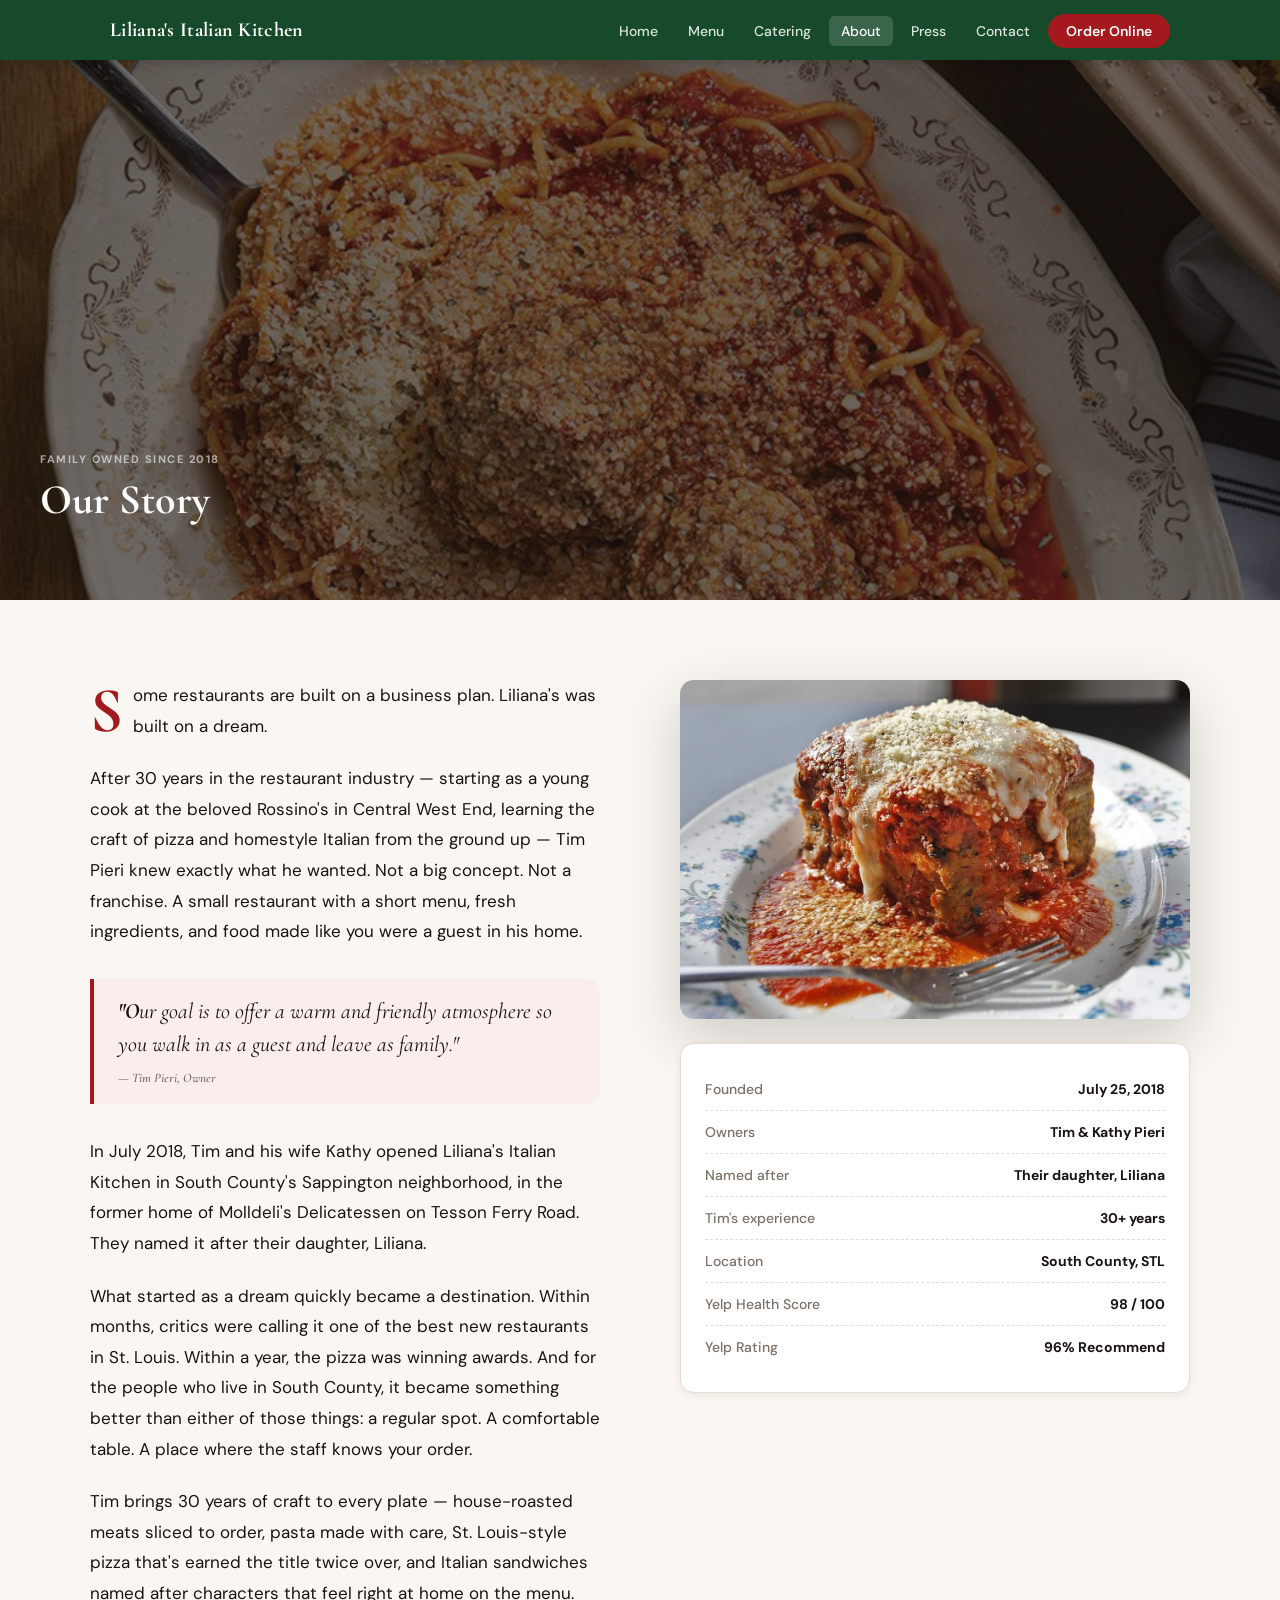
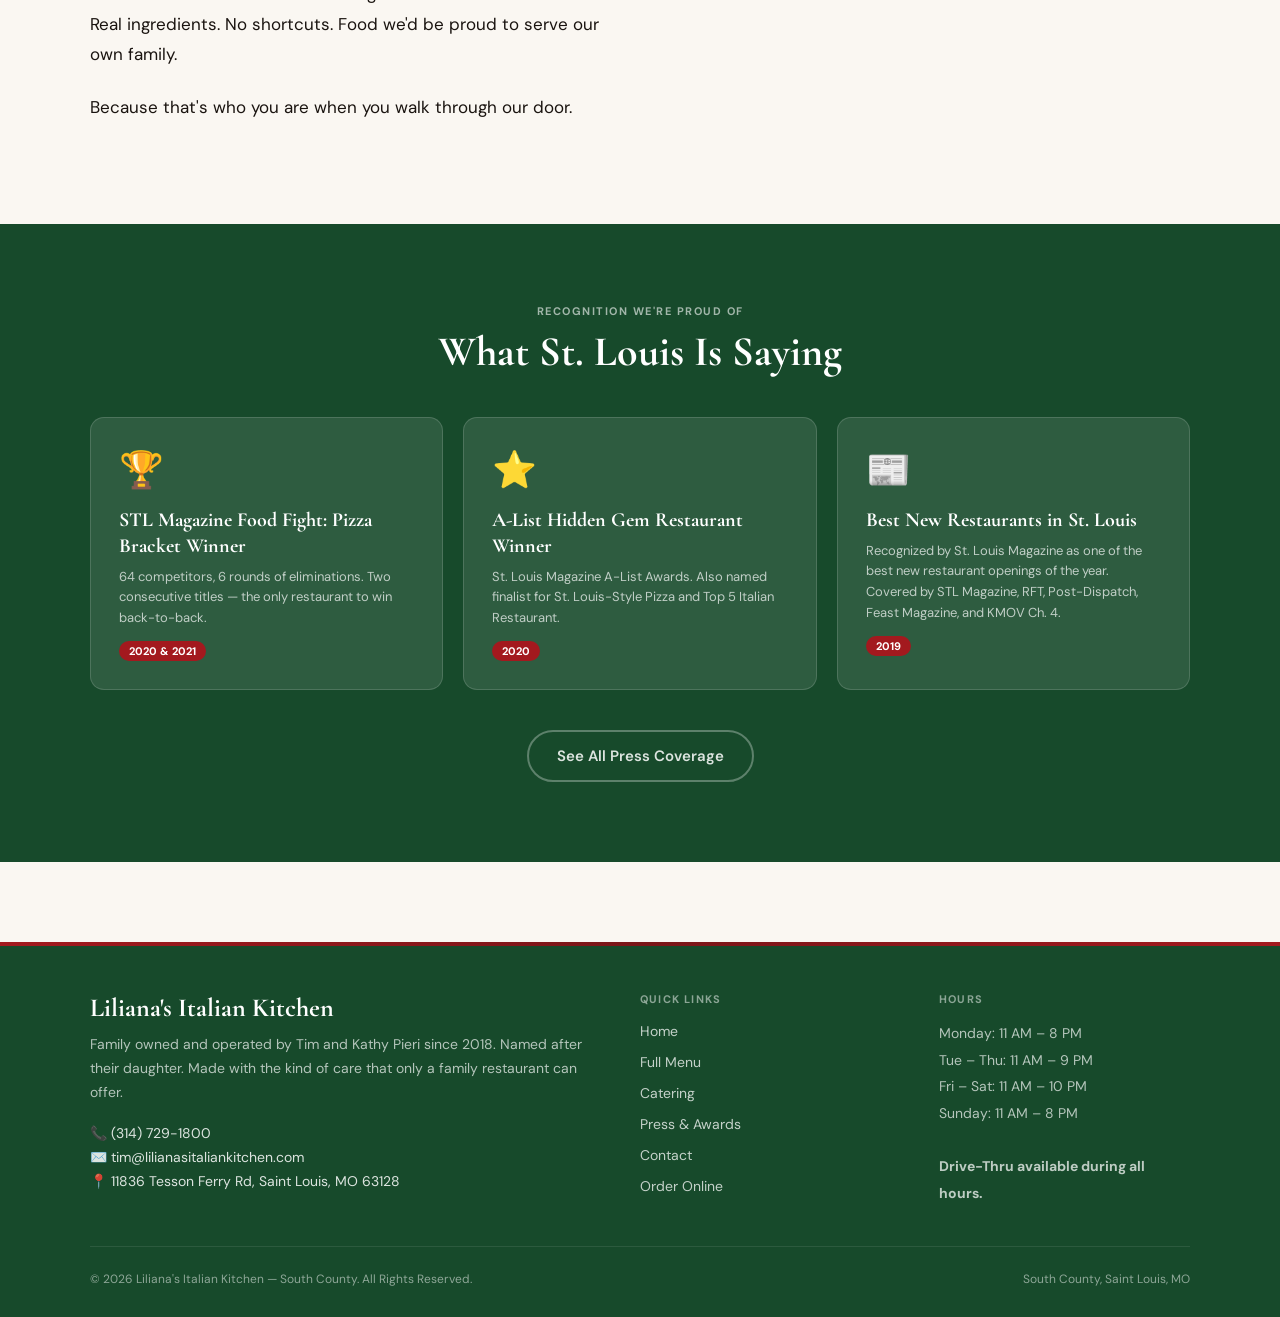
==== about.html @ b61e3051 "Add files via upload" ====
<!DOCTYPE html>
<html lang="en">
<head>
  <meta charset="UTF-8" />
  <meta name="viewport" content="width=device-width, initial-scale=1.0" />
  <title>About Us | Liliana's Italian Kitchen | Family Owned South County St. Louis</title>
  <meta name="description" content="Liliana's Italian Kitchen is a family owned South County restaurant founded by Tim and Kathy Pieri. Named after their daughter and built on 30 years of restaurant passion." />
  <link rel="preconnect" href="https://fonts.googleapis.com" />
  <link rel="preconnect" href="https://fonts.gstatic.com" crossorigin />
  <link href="https://fonts.googleapis.com/css2?family=Cormorant+Garamond:ital,wght@0,400;0,600;0,700;1,400;1,600&family=DM+Sans:wght@300;400;500;600&display=swap" rel="stylesheet" />
  <link rel="stylesheet" href="style.css" />
  <style>
    .about-hero {
      position: relative;
      min-height: 60vh;
      display: flex;
      align-items: flex-end;
      overflow: hidden;
      background: var(--text);
    }
    .about-hero-bg {
      position: absolute; inset: 0;
      background-image: url('images/Spaghetti_and_meatballs.jpg');
      background-size: cover;
      background-position: center 40%;
      opacity: .4;
    }
    .about-hero-content {
      position: relative; z-index: 2;
      padding: 60px 40px;
      max-width: 800px;
    }
    @media (max-width: 600px) { .about-hero-content { padding: 40px 24px; } }
    .about-hero-content .section-eyebrow { color: rgba(255,255,255,.6); }
    .about-hero-content .section-title { color: var(--white); }

    .story-section {
      padding: 80px 20px;
    }
    .story-inner {
      max-width: 1100px;
      margin: 0 auto;
      display: grid;
      grid-template-columns: 1fr 1fr;
      gap: 80px;
      align-items: start;
    }
    @media (max-width: 768px) { .story-inner { grid-template-columns: 1fr; gap: 40px; } }

    .story-copy p {
      font-size: 17px;
      line-height: 1.8;
      color: var(--text);
      margin-bottom: 22px;
    }
    .story-copy p:first-child::first-letter {
      font-family: var(--font-serif);
      font-size: 64px;
      font-weight: 700;
      color: var(--red);
      float: left;
      line-height: .85;
      margin: 4px 10px 0 0;
    }
    .story-copy blockquote {
      border-left: 4px solid var(--red);
      padding: 16px 24px;
      margin: 32px 0;
      background: var(--red-light);
      border-radius: 0 var(--radius) var(--radius) 0;
    }
    .story-copy blockquote p {
      font-family: var(--font-serif);
      font-size: 22px;
      font-style: italic;
      color: var(--text);
      margin: 0;
      line-height: 1.5;
    }
    .story-copy blockquote p:first-child::first-letter {
      font-size: inherit; float: none; line-height: inherit; margin: 0; color: inherit;
    }
    .story-copy .attribution {
      font-size: 13px;
      font-weight: 600;
      color: var(--muted);
      margin-top: 8px !important;
      margin-bottom: 0 !important;
    }

    .story-sidebar { position: sticky; top: 80px; }
    .story-img {
      border-radius: var(--radius);
      overflow: hidden;
      box-shadow: var(--shadow-lg);
      margin-bottom: 24px;
    }
    .story-img img { width: 100%; object-fit: cover; }

    .fact-card {
      background: var(--white);
      border: 1px solid var(--border);
      border-radius: var(--radius);
      padding: 24px;
      box-shadow: var(--shadow-sm);
    }
    .fact-row {
      display: flex;
      justify-content: space-between;
      align-items: baseline;
      padding: 12px 0;
      border-bottom: 1px dashed var(--border);
      font-size: 14px;
      gap: 16px;
    }
    .fact-row:last-child { border-bottom: none; }
    .fact-label { color: var(--muted); font-weight: 500; }
    .fact-value { font-weight: 700; color: var(--text); text-align: right; }

    .awards-section {
      background: var(--green);
      padding: 80px 20px;
    }
    .awards-section .section-eyebrow { color: rgba(255,255,255,.6); }
    .awards-section .section-title { color: var(--white); }
    .awards-grid {
      max-width: 1100px;
      margin: 40px auto 0;
      display: grid;
      grid-template-columns: repeat(3, 1fr);
      gap: 20px;
    }
    @media (max-width: 768px) { .awards-grid { grid-template-columns: 1fr; } }
    .award-card {
      background: rgba(255,255,255,.1);
      border: 1px solid rgba(255,255,255,.15);
      border-radius: var(--radius);
      padding: 28px;
    }
    .award-icon { font-size: 36px; margin-bottom: 14px; }
    .award-title {
      font-family: var(--font-serif);
      font-size: 20px;
      font-weight: 700;
      color: var(--white);
      margin-bottom: 8px;
      line-height: 1.3;
    }
    .award-detail {
      font-size: 13px;
      color: rgba(255,255,255,.7);
      line-height: 1.6;
    }
    .award-year {
      display: inline-block;
      background: var(--red);
      color: var(--white);
      font-size: 11px;
      font-weight: 700;
      padding: 3px 10px;
      border-radius: 20px;
      margin-top: 12px;
    }
  </style>
</head>
<body>

<nav class="site-nav">
  <div class="nav-inner">
    <span class="nav-logo">Liliana's Italian Kitchen</span>
    <button class="nav-hamburger" onclick="toggleNav()" aria-label="Menu">
      <span></span><span></span><span></span>
    </button>
    <ul class="nav-links" id="nav-links">
      <li><a href="index.html">Home</a></li>
      <li><a href="menu.html">Menu</a></li>
      <li><a href="catering.html">Catering</a></li>
      <li><a href="about.html" class="active">About</a></li>
      <li><a href="press.html">Press</a></li>
      <li><a href="contact.html">Contact</a></li>
      <li><a href="https://lilianas.getbento.com/online-ordering" target="_blank" class="nav-order">Order Online</a></li>
    </ul>
  </div>
</nav>

<section class="about-hero">
  <div class="about-hero-bg"></div>
  <div class="about-hero-content">
    <p class="section-eyebrow">Family Owned Since 2018</p>
    <h1 class="section-title">Our Story</h1>
  </div>
</section>

<section class="story-section">
  <div class="story-inner">
    <div class="story-copy">
      <p>Some restaurants are built on a business plan. Liliana's was built on a dream.</p>
      <p>After 30 years in the restaurant industry — starting as a young cook at the beloved Rossino's in Central West End, learning the craft of pizza and homestyle Italian from the ground up — Tim Pieri knew exactly what he wanted. Not a big concept. Not a franchise. A small restaurant with a short menu, fresh ingredients, and food made like you were a guest in his home.</p>
      <blockquote>
        <p>"Our goal is to offer a warm and friendly atmosphere so you walk in as a guest and leave as family."</p>
        <p class="attribution">— Tim Pieri, Owner</p>
      </blockquote>
      <p>In July 2018, Tim and his wife Kathy opened Liliana's Italian Kitchen in South County's Sappington neighborhood, in the former home of Molldeli's Delicatessen on Tesson Ferry Road. They named it after their daughter, Liliana.</p>
      <p>What started as a dream quickly became a destination. Within months, critics were calling it one of the best new restaurants in St. Louis. Within a year, the pizza was winning awards. And for the people who live in South County, it became something better than either of those things: a regular spot. A comfortable table. A place where the staff knows your order.</p>
      <p>Tim brings 30 years of craft to every plate — house-roasted meats sliced to order, pasta made with care, St. Louis-style pizza that's earned the title twice over, and Italian sandwiches named after characters that feel right at home on the menu. Real ingredients. No shortcuts. Food we'd be proud to serve our own family.</p>
      <p>Because that's who you are when you walk through our door.</p>
    </div>
    <div class="story-sidebar">
      <div class="story-img">
        <img src="images/Lasagna.jpg" alt="Lasagna at Liliana's Italian Kitchen" loading="lazy" />
      </div>
      <div class="fact-card">
        <div class="fact-row"><span class="fact-label">Founded</span><span class="fact-value">July 25, 2018</span></div>
        <div class="fact-row"><span class="fact-label">Owners</span><span class="fact-value">Tim & Kathy Pieri</span></div>
        <div class="fact-row"><span class="fact-label">Named after</span><span class="fact-value">Their daughter, Liliana</span></div>
        <div class="fact-row"><span class="fact-label">Tim's experience</span><span class="fact-value">30+ years</span></div>
        <div class="fact-row"><span class="fact-label">Location</span><span class="fact-value">South County, STL</span></div>
        <div class="fact-row"><span class="fact-label">Yelp Health Score</span><span class="fact-value">98 / 100</span></div>
        <div class="fact-row"><span class="fact-label">Yelp Rating</span><span class="fact-value">96% Recommend</span></div>
      </div>
    </div>
  </div>
</section>

<section class="awards-section">
  <div style="max-width:1100px;margin:0 auto;text-align:center;">
    <p class="section-eyebrow">Recognition We're Proud Of</p>
    <h2 class="section-title">What St. Louis Is Saying</h2>
  </div>
  <div class="awards-grid">
    <div class="award-card">
      <div class="award-icon">🏆</div>
      <div class="award-title">STL Magazine Food Fight: Pizza Bracket Winner</div>
      <div class="award-detail">64 competitors, 6 rounds of eliminations. Two consecutive titles — the only restaurant to win back-to-back.</div>
      <span class="award-year">2020 &amp; 2021</span>
    </div>
    <div class="award-card">
      <div class="award-icon">⭐</div>
      <div class="award-title">A-List Hidden Gem Restaurant Winner</div>
      <div class="award-detail">St. Louis Magazine A-List Awards. Also named finalist for St. Louis-Style Pizza and Top 5 Italian Restaurant.</div>
      <span class="award-year">2020</span>
    </div>
    <div class="award-card">
      <div class="award-icon">📰</div>
      <div class="award-title">Best New Restaurants in St. Louis</div>
      <div class="award-detail">Recognized by St. Louis Magazine as one of the best new restaurant openings of the year. Covered by STL Magazine, RFT, Post-Dispatch, Feast Magazine, and KMOV Ch. 4.</div>
      <span class="award-year">2019</span>
    </div>
  </div>
  <div style="text-align:center;margin-top:40px;">
    <a href="press.html" class="btn btn-outline" style="color:rgba(255,255,255,.85);border-color:rgba(255,255,255,.3);">See All Press Coverage</a>
  </div>
</section>

<footer class="site-footer">
  <div class="footer-grid">
    <div>
      <div class="footer-logo">Liliana's Italian Kitchen</div>
      <p class="footer-tagline">Family owned and operated by Tim and Kathy Pieri since 2018. Named after their daughter. Made with the kind of care that only a family restaurant can offer.</p>
      <div class="footer-contact">
        <a href="tel:3147291800">📞 (314) 729-1800</a>
        <a href="mailto:tim@lilianasitaliankitchen.com">✉️ tim@lilianasitaliankitchen.com</a>
        <a href="https://maps.google.com/?q=11836+Tesson+Ferry+Rd+Saint+Louis+MO" target="_blank">📍 11836 Tesson Ferry Rd, Saint Louis, MO 63128</a>
      </div>
    </div>
    <div>
      <div class="footer-heading">Quick Links</div>
      <ul class="footer-links">
        <li><a href="index.html">Home</a></li>
        <li><a href="menu.html">Full Menu</a></li>
        <li><a href="catering.html">Catering</a></li>
        <li><a href="press.html">Press &amp; Awards</a></li>
        <li><a href="contact.html">Contact</a></li>
        <li><a href="https://lilianas.getbento.com/online-ordering" target="_blank">Order Online</a></li>
      </ul>
    </div>
    <div>
      <div class="footer-heading">Hours</div>
      <div class="footer-hours">Monday: 11 AM – 8 PM<br>Tue – Thu: 11 AM – 9 PM<br>Fri – Sat: 11 AM – 10 PM<br>Sunday: 11 AM – 8 PM<br><br><strong style="color:rgba(255,255,255,.9)">Drive-Thru available during all hours.</strong></div>
    </div>
  </div>
  <div class="footer-bottom">
    <span>© 2026 Liliana's Italian Kitchen — South County. All Rights Reserved.</span>
    <span>South County, Saint Louis, MO</span>
  </div>
</footer>

<script>
  function toggleNav() { document.getElementById('nav-links').classList.toggle('open'); }
</script>
</body>
</html>
---- style.css ----
/* ─── TOKENS ──────────────────────────────────────────── */
:root {
  --red:        #A3191E;
  --red-dark:   #7a1518;
  --red-light:  #f9eded;
  --green:      #174A2B;
  --green-mid:  #2e7d32;
  --green-dk:   #0f3320;
  --cream:      #faf7f2;
  --warm-gray:  #f0ebe3;
  --border:     #e4ddd4;
  --text:       #1a1410;
  --muted:      #7a6f65;
  --white:      #ffffff;
  --shadow-sm:  0 2px 8px rgba(0,0,0,.07);
  --shadow-md:  0 8px 30px rgba(0,0,0,.12);
  --shadow-lg:  0 20px 60px rgba(0,0,0,.18);
  --radius:     14px;
  --font-serif: 'Cormorant Garamond', Georgia, serif;
  --font-sans:  'DM Sans', sans-serif;
}

/* ─── RESET ───────────────────────────────────────────── */
*, *::before, *::after { box-sizing: border-box; margin: 0; padding: 0; }
html { scroll-behavior: smooth; }
body {
  font-family: var(--font-sans);
  background: var(--cream);
  color: var(--text);
  min-height: 100vh;
}

img { max-width: 100%; height: auto; display: block; }
a { color: inherit; text-decoration: none; }

/* ─── NAVIGATION ──────────────────────────────────────── */
.site-nav {
  background: var(--green);
  position: sticky;
  top: 0;
  z-index: 100;
  box-shadow: 0 2px 12px rgba(0,0,0,.2);
}
.nav-inner {
  max-width: 1100px;
  margin: 0 auto;
  padding: 0 20px;
  display: flex;
  align-items: center;
  justify-content: space-between;
  height: 60px;
}
.nav-logo {
  font-family: var(--font-serif);
  font-size: 20px;
  font-weight: 700;
  color: var(--white);
  letter-spacing: .3px;
}
.nav-links {
  display: flex;
  gap: 6px;
  list-style: none;
}
.nav-links a {
  color: rgba(255,255,255,.85);
  font-size: 14px;
  font-weight: 500;
  padding: 6px 12px;
  border-radius: 6px;
  transition: background .15s, color .15s;
}
.nav-links a:hover,
.nav-links a.active {
  background: rgba(255,255,255,.15);
  color: var(--white);
}
.nav-order {
  background: var(--red);
  color: var(--white) !important;
  border-radius: 20px !important;
  padding: 8px 18px !important;
  font-weight: 600 !important;
  transition: background .2s !important;
}
.nav-order:hover { background: var(--red-dark) !important; }

/* Mobile nav */
.nav-hamburger {
  display: none;
  flex-direction: column;
  gap: 5px;
  cursor: pointer;
  padding: 6px;
  background: none;
  border: none;
}
.nav-hamburger span {
  display: block;
  width: 24px;
  height: 2px;
  background: var(--white);
  border-radius: 2px;
  transition: all .25s;
}
@media (max-width: 768px) {
  .nav-hamburger { display: flex; }
  .nav-links {
    display: none;
    position: absolute;
    top: 60px; left: 0; right: 0;
    background: var(--green);
    flex-direction: column;
    padding: 12px 20px 20px;
    gap: 4px;
    box-shadow: 0 8px 20px rgba(0,0,0,.2);
  }
  .nav-links.open { display: flex; }
  .nav-links a { display: block; padding: 10px 14px; }
}

/* ─── HEADER BAND ─────────────────────────────────────── */
.site-header {
  background: var(--white);
  border-bottom: 1px solid var(--border);
  padding: 28px 20px 24px;
  text-align: center;
  position: relative;
}
.site-header::after {
  content: '';
  position: absolute;
  bottom: 0; left: 0; right: 0;
  height: 4px;
  background: linear-gradient(90deg, var(--red) 0%, var(--red-dark) 50%, var(--green) 100%);
}
.logo-wrap img {
  max-width: 200px;
  height: auto;
  display: block;
  margin: 0 auto;
}

/* ─── LAYOUT ──────────────────────────────────────────── */
.page-wrap {
  max-width: 1100px;
  margin: 0 auto;
  padding: 0 20px;
}

/* ─── SECTION HEADERS ─────────────────────────────────── */
.section-eyebrow {
  font-size: 11px;
  font-weight: 700;
  text-transform: uppercase;
  letter-spacing: 1.5px;
  color: var(--red);
  margin-bottom: 10px;
}
.section-title {
  font-family: var(--font-serif);
  font-size: clamp(28px, 4vw, 42px);
  font-weight: 700;
  color: var(--text);
  line-height: 1.15;
  margin-bottom: 16px;
}
.section-subtitle {
  font-size: 16px;
  color: var(--muted);
  line-height: 1.65;
  max-width: 600px;
}

/* ─── BUTTONS ─────────────────────────────────────────── */
.btn {
  display: inline-flex;
  align-items: center;
  gap: 8px;
  padding: 14px 28px;
  border-radius: 50px;
  font-family: var(--font-sans);
  font-size: 15px;
  font-weight: 600;
  cursor: pointer;
  border: none;
  transition: background .2s, transform .15s, box-shadow .2s;
  text-decoration: none;
}
.btn-red {
  background: var(--red);
  color: var(--white);
  box-shadow: 0 4px 14px rgba(163,25,30,.3);
}
.btn-red:hover { background: var(--red-dark); transform: translateY(-1px); }
.btn-green {
  background: var(--green);
  color: var(--white);
  box-shadow: 0 4px 14px rgba(23,74,43,.3);
}
.btn-green:hover { background: var(--green-dk); transform: translateY(-1px); }
.btn-outline {
  background: transparent;
  color: var(--text);
  border: 2px solid var(--border);
}
.btn-outline:hover { border-color: var(--red); color: var(--red); }

/* ─── DIVIDER ─────────────────────────────────────────── */
.divider {
  height: 1px;
  background: var(--border);
  margin: 60px 0;
}

/* ─── AWARDS STRIP ────────────────────────────────────── */
.awards-strip {
  background: var(--green);
  color: var(--white);
  padding: 14px 20px;
  overflow: hidden;
}
.awards-inner {
  max-width: 1100px;
  margin: 0 auto;
  display: flex;
  align-items: center;
  gap: 40px;
  overflow-x: auto;
  scrollbar-width: none;
  -webkit-overflow-scrolling: touch;
}
.awards-inner::-webkit-scrollbar { display: none; }
.award-item {
  display: flex;
  align-items: center;
  gap: 8px;
  white-space: nowrap;
  font-size: 13px;
  font-weight: 500;
  opacity: .9;
  flex-shrink: 0;
}
.award-item span.trophy { font-size: 16px; }

/* ─── FOOTER ──────────────────────────────────────────── */
.site-footer {
  background: var(--green);
  color: rgba(255,255,255,.85);
  padding: 50px 20px 30px;
  margin-top: 80px;
  position: relative;
}
.site-footer::before {
  content: '';
  position: absolute;
  top: 0; left: 0; right: 0;
  height: 4px;
  background: linear-gradient(90deg, var(--red) 0%, var(--red-dark) 50%, #A3191E 100%);
}
.footer-grid {
  max-width: 1100px;
  margin: 0 auto;
  display: grid;
  grid-template-columns: 2fr 1fr 1fr;
  gap: 48px;
  margin-bottom: 40px;
}
@media (max-width: 768px) {
  .footer-grid { grid-template-columns: 1fr; gap: 32px; }
}
.footer-logo {
  font-family: var(--font-serif);
  font-size: 26px;
  font-weight: 700;
  color: var(--white);
  margin-bottom: 10px;
}
.footer-tagline {
  font-size: 14px;
  line-height: 1.7;
  margin-bottom: 20px;
  opacity: .8;
}
.footer-contact a {
  color: rgba(255,255,255,.85);
  font-size: 14px;
  display: block;
  margin-bottom: 6px;
  transition: color .15s;
}
.footer-contact a:hover { color: var(--white); }
.footer-heading {
  font-size: 11px;
  font-weight: 700;
  text-transform: uppercase;
  letter-spacing: 1.2px;
  color: rgba(255,255,255,.5);
  margin-bottom: 14px;
}
.footer-links { list-style: none; }
.footer-links li { margin-bottom: 10px; }
.footer-links a {
  color: rgba(255,255,255,.75);
  font-size: 14px;
  transition: color .15s;
}
.footer-links a:hover { color: var(--white); }
.footer-hours { font-size: 14px; line-height: 1.9; opacity: .8; }
.footer-bottom {
  max-width: 1100px;
  margin: 0 auto;
  padding-top: 24px;
  border-top: 1px solid rgba(255,255,255,.15);
  display: flex;
  justify-content: space-between;
  align-items: center;
  font-size: 12px;
  opacity: .6;
  flex-wrap: wrap;
  gap: 10px;
}
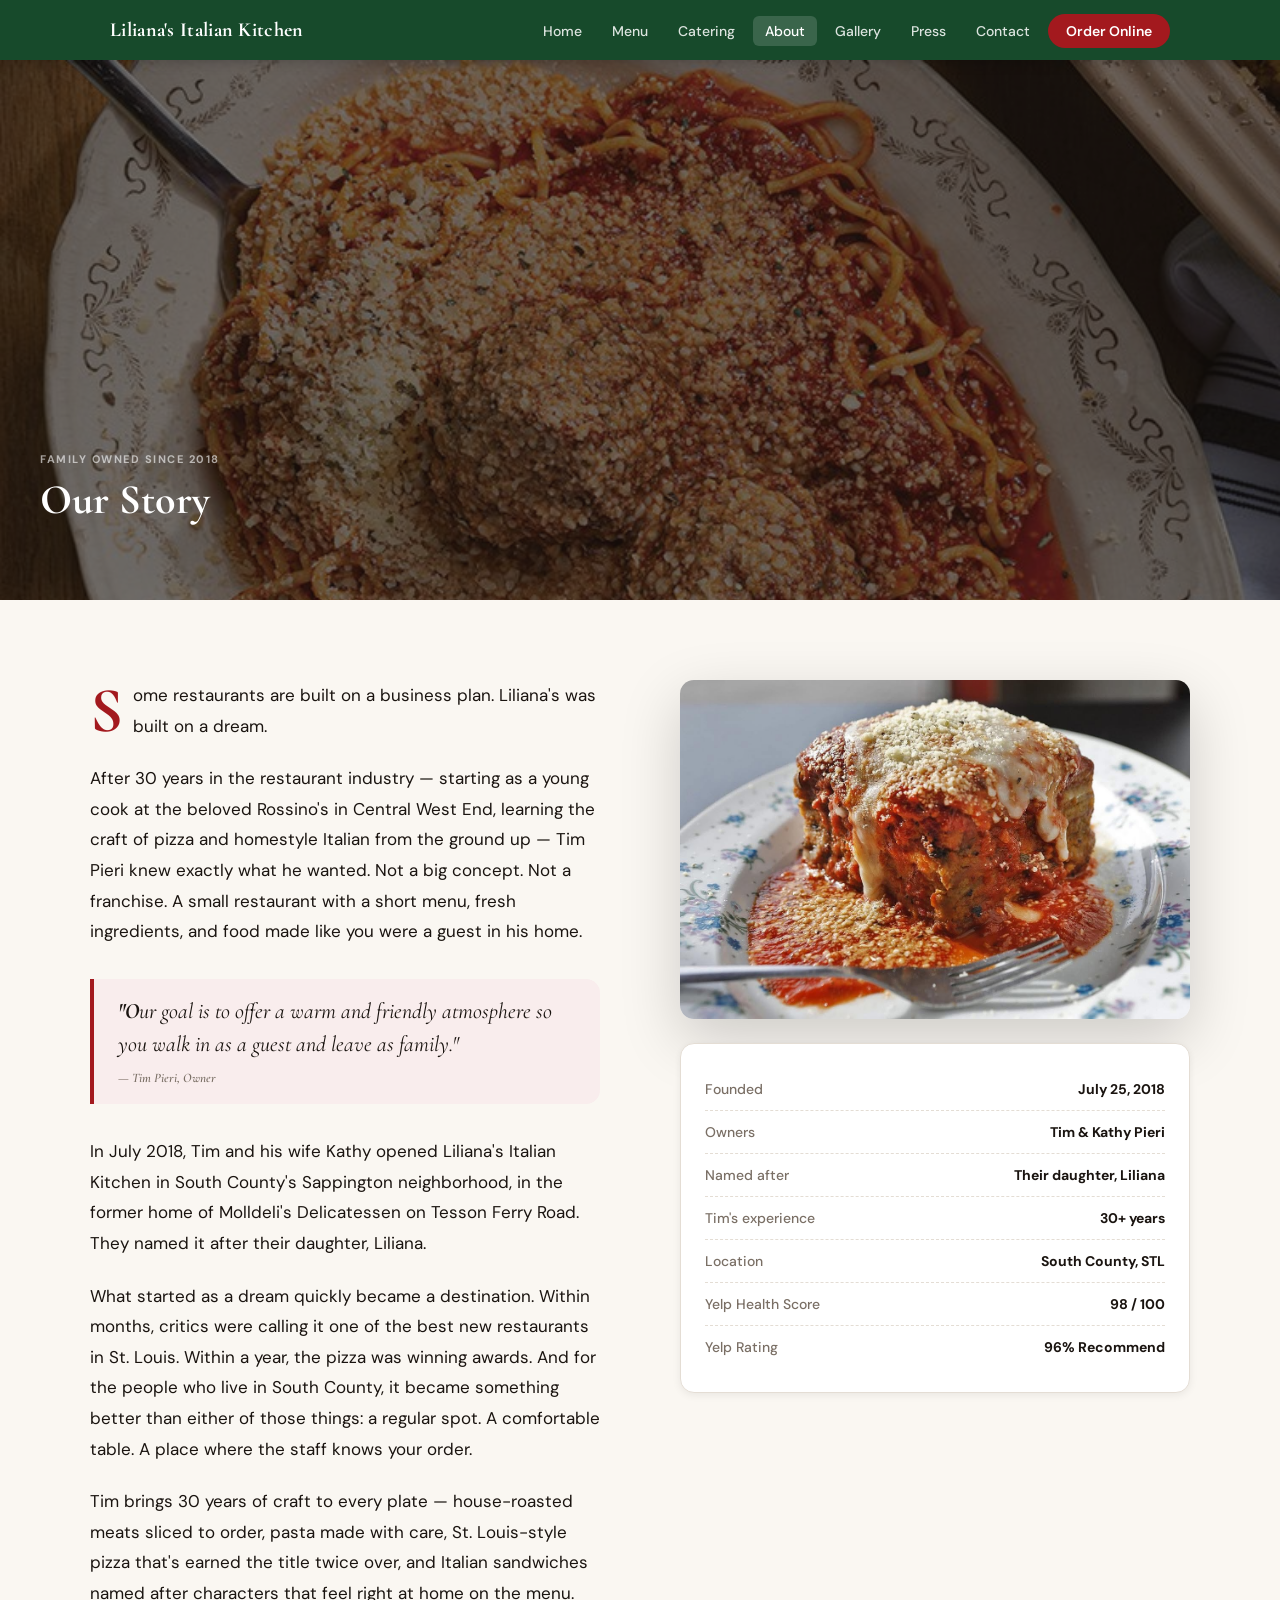
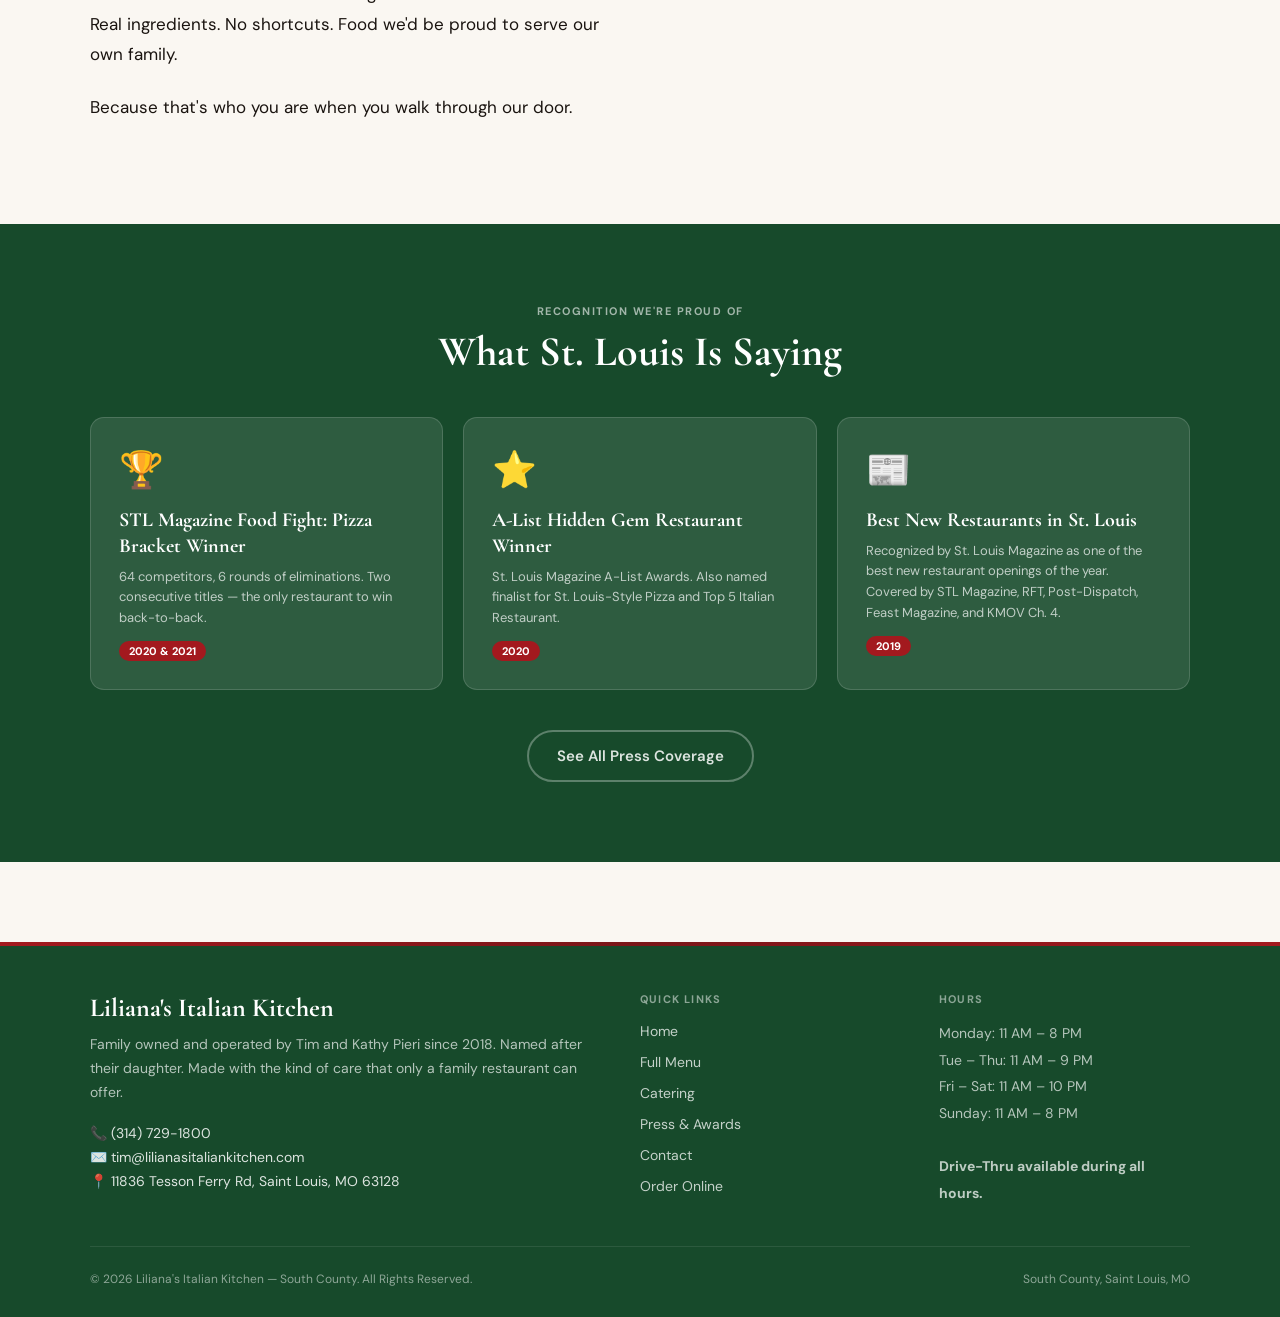
==== commit 23828856: "Add files via upload" ====
--- a/about.html
+++ b/about.html
@@ -176,6 +176,7 @@
       <li><a href="menu.html">Menu</a></li>
       <li><a href="catering.html">Catering</a></li>
       <li><a href="about.html" class="active">About</a></li>
+      <li><a href="gallery.html">Gallery</a></li>
       <li><a href="press.html">Press</a></li>
       <li><a href="contact.html">Contact</a></li>
       <li><a href="https://lilianas.getbento.com/online-ordering" target="_blank" class="nav-order">Order Online</a></li>
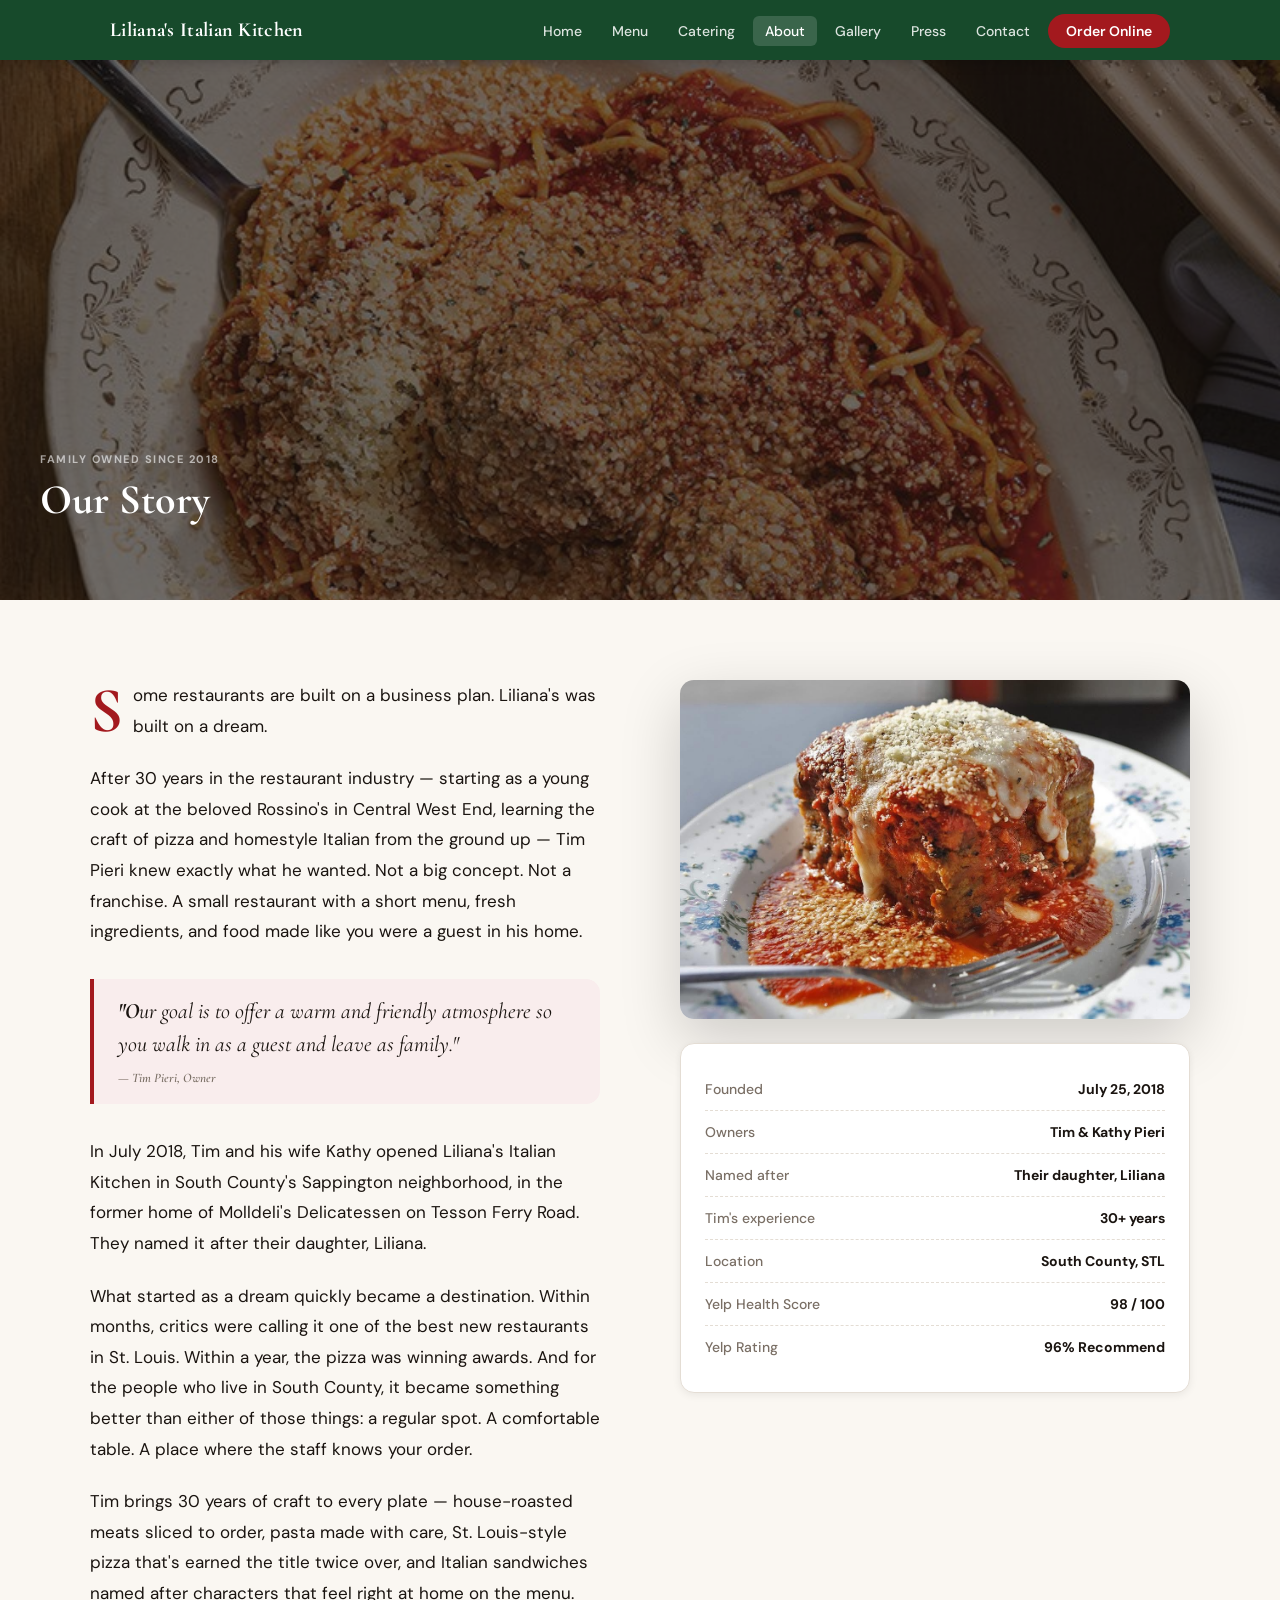
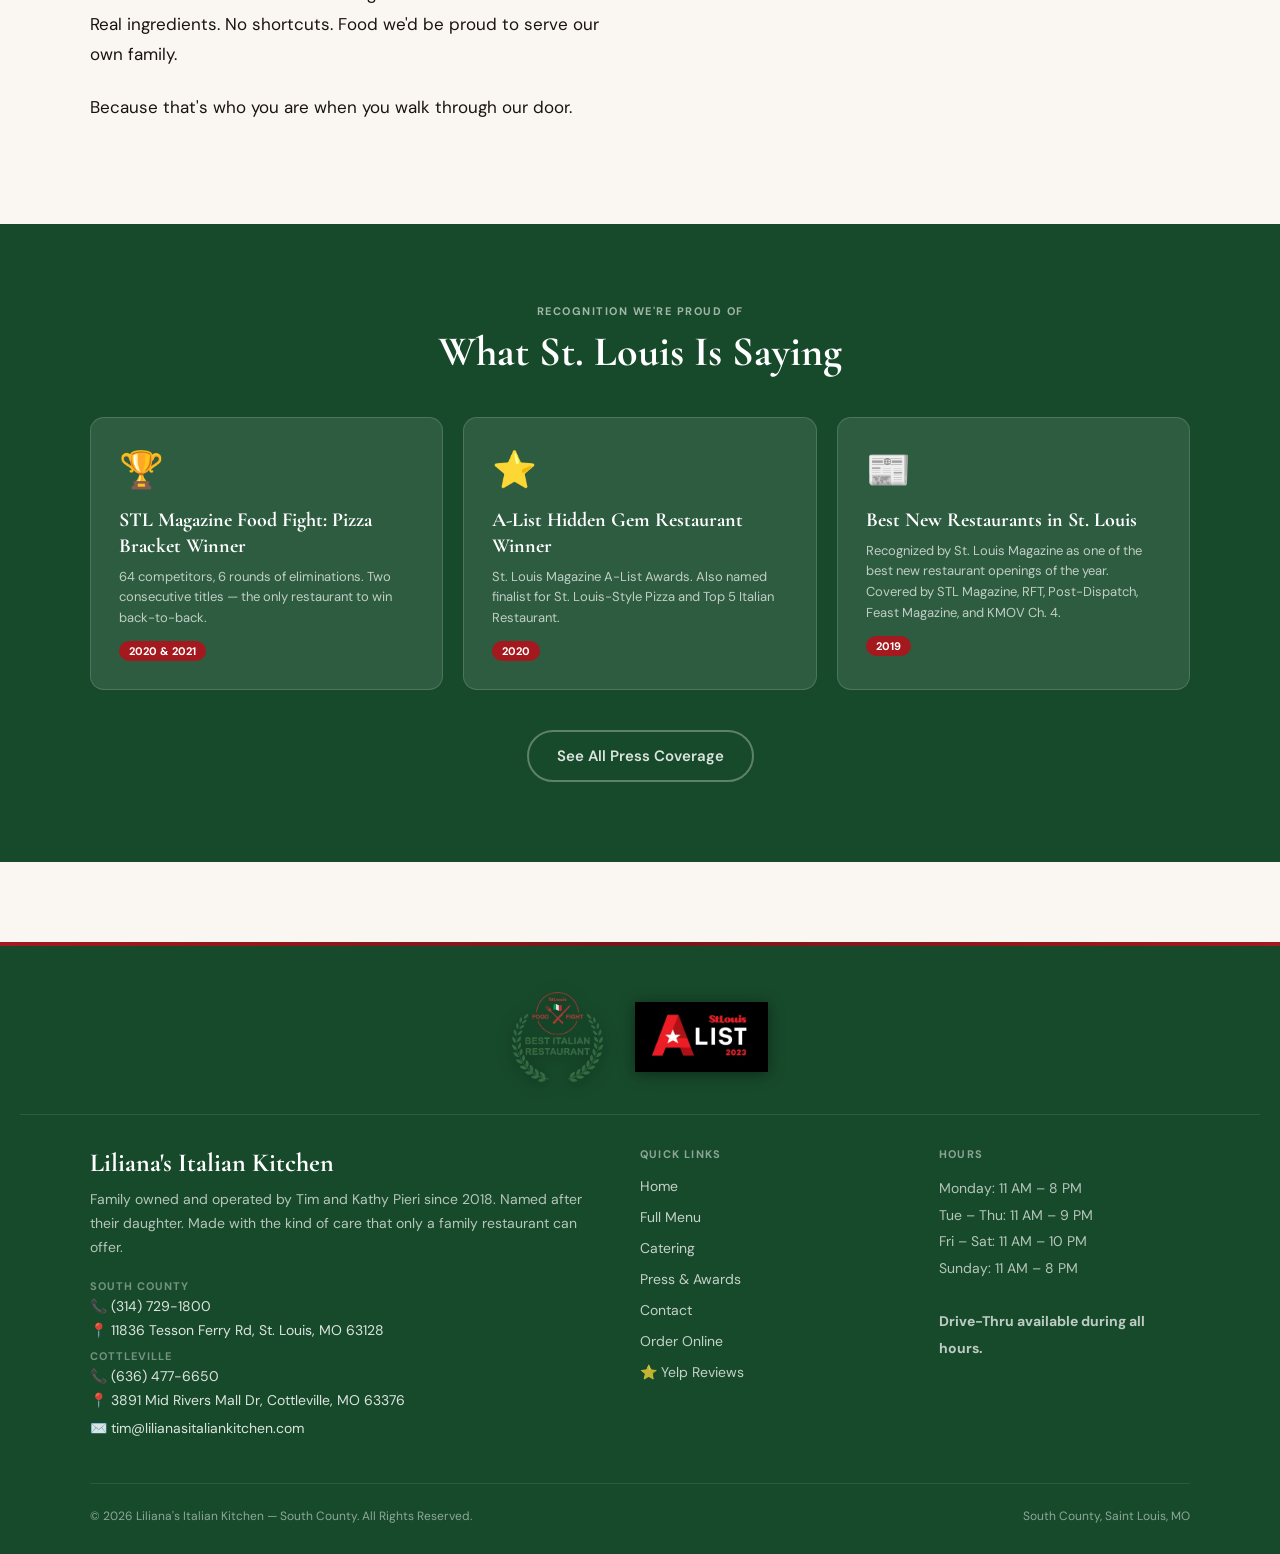
==== commit 2b05e10a: "Add files via upload" ====
--- a/about.html
+++ b/about.html
@@ -254,14 +254,25 @@
 </section>
 
 <footer class="site-footer">
+  <!-- Award badges row -->
+  <div style="display:flex;align-items:center;justify-content:center;gap:32px;padding-bottom:32px;border-bottom:1px solid rgba(255,255,255,.1);margin-bottom:32px;flex-wrap:wrap;">
+    <img src="images/St_Louis_Food_Fight_Award.webp" alt="St. Louis Magazine Food Fight Best Italian Restaurant" style="height:90px;width:auto;filter:drop-shadow(0 2px 8px rgba(0,0,0,.4));" />
+    <img src="images/St_Louis_A_List_Award.webp" alt="St. Louis A-List 2023 Award" style="height:70px;width:auto;filter:drop-shadow(0 2px 8px rgba(0,0,0,.4));" />
+  </div>
   <div class="footer-grid">
     <div>
       <div class="footer-logo">Liliana's Italian Kitchen</div>
       <p class="footer-tagline">Family owned and operated by Tim and Kathy Pieri since 2018. Named after their daughter. Made with the kind of care that only a family restaurant can offer.</p>
       <div class="footer-contact">
+        <div style="font-size:11px;font-weight:700;text-transform:uppercase;letter-spacing:1px;color:rgba(255,255,255,.4);margin-bottom:4px;">South County</div>
         <a href="tel:3147291800">📞 (314) 729-1800</a>
+        <a href="https://maps.google.com/?q=11836+Tesson+Ferry+Rd+Saint+Louis+MO" target="_blank">📍 11836 Tesson Ferry Rd, St. Louis, MO 63128</a>
+        <div style="font-size:11px;font-weight:700;text-transform:uppercase;letter-spacing:1px;color:rgba(255,255,255,.4);margin:10px 0 4px;">Cottleville</div>
+        <a href="tel:6364776650">📞 (636) 477-6650</a>
+        <a href="https://maps.google.com/?q=3891+Mid+Rivers+Mall+Dr+Cottleville+MO" target="_blank">📍 3891 Mid Rivers Mall Dr, Cottleville, MO 63376</a>
+        <div style="margin-top:10px;">
         <a href="mailto:tim@lilianasitaliankitchen.com">✉️ tim@lilianasitaliankitchen.com</a>
-        <a href="https://maps.google.com/?q=11836+Tesson+Ferry+Rd+Saint+Louis+MO" target="_blank">📍 11836 Tesson Ferry Rd, Saint Louis, MO 63128</a>
+        </div>
       </div>
     </div>
     <div>
@@ -273,6 +284,7 @@
         <li><a href="press.html">Press &amp; Awards</a></li>
         <li><a href="contact.html">Contact</a></li>
         <li><a href="https://lilianas.getbento.com/online-ordering" target="_blank">Order Online</a></li>
+        <li><a href="https://www.yelp.com/biz/lilianas-italian-kitchen-saint-louis" target="_blank">⭐ Yelp Reviews</a></li>
       </ul>
     </div>
     <div>
